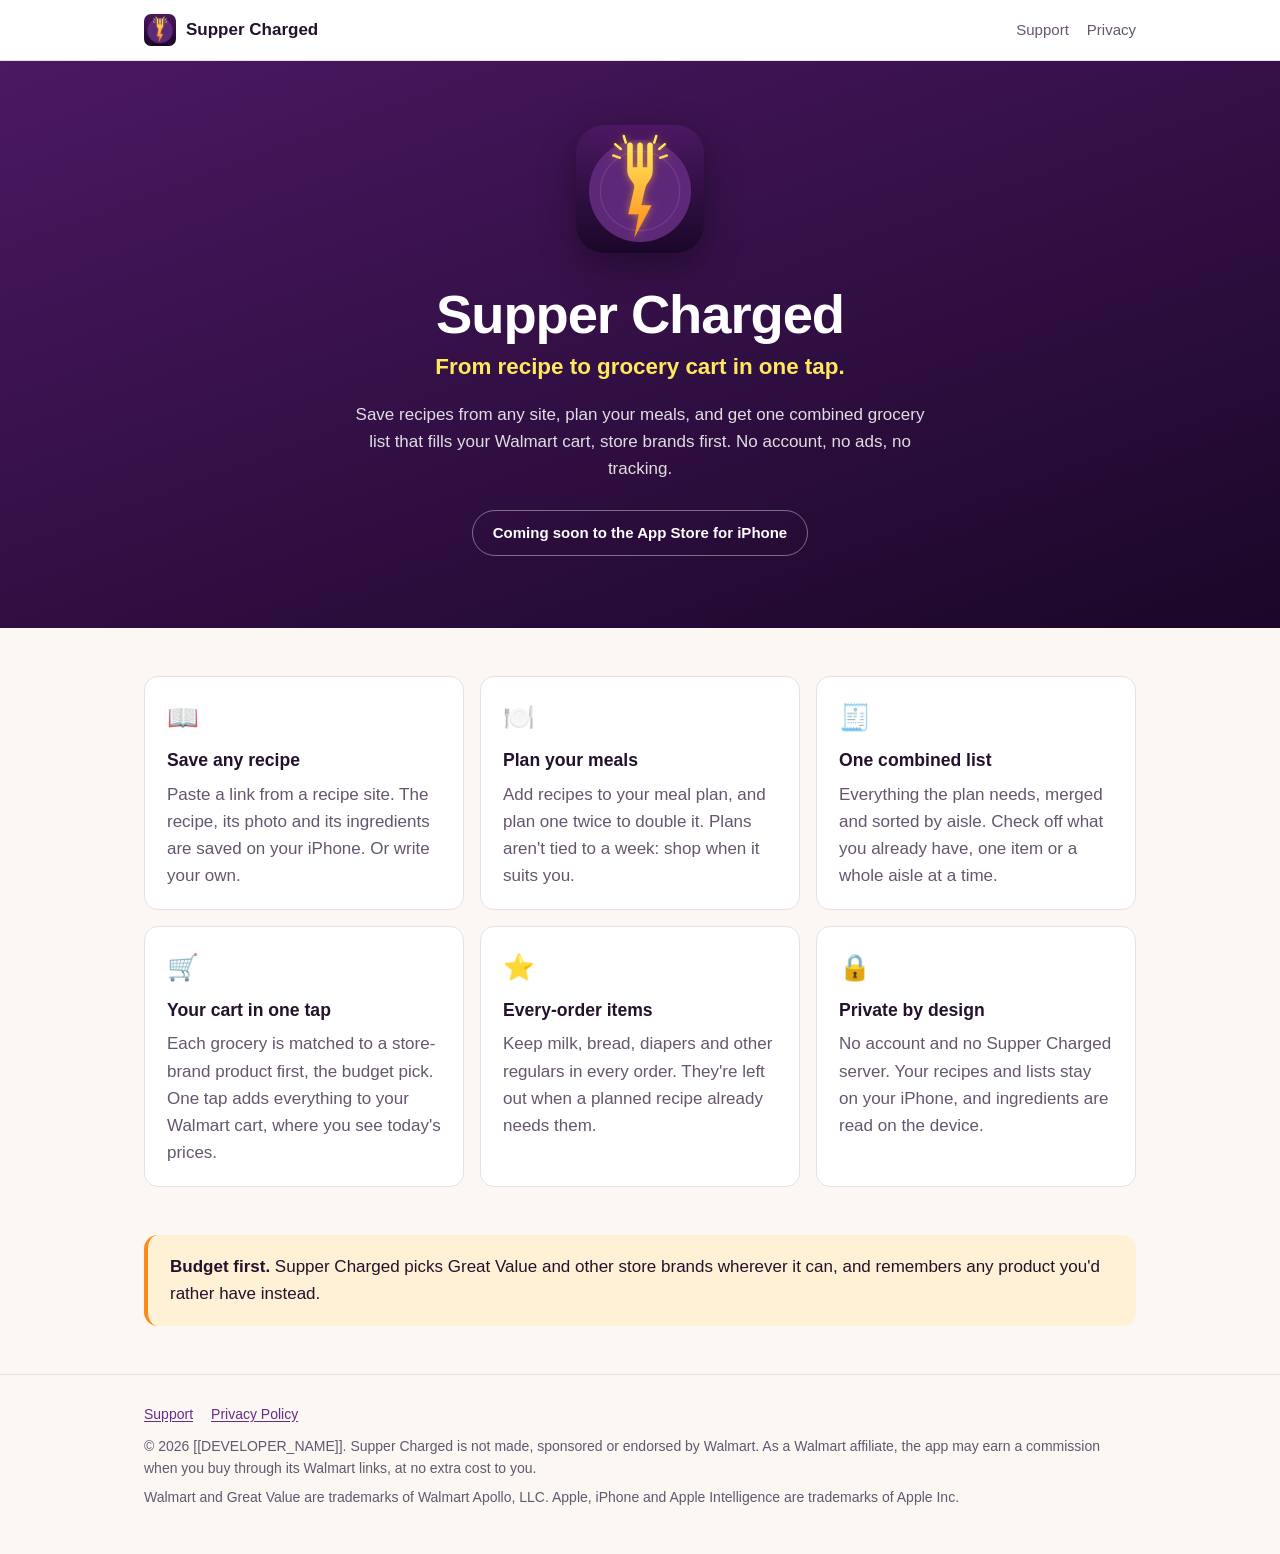
==== index.html @ e157a8e8 "Add files via upload" ====
<!doctype html>
<html lang="en">
<head>
  <meta charset="utf-8">
  <meta name="viewport" content="width=device-width, initial-scale=1">
  <title>Supper Charged</title>
  <meta name="description" content="Save recipes from any site, plan your meals, and fill your grocery cart in one tap, store brands first. No account, no ads, no tracking.">
  <link rel="stylesheet" href="assets/style.css">
  <link rel="icon" href="assets/favicon-64.png" type="image/png">
  <link rel="apple-touch-icon" href="assets/icon-180.png">
</head>
<body>
  <header class="site-header">
    <div class="wrap">
      <a class="brand" href="./"><img src="assets/icon-180.png" alt="">Supper Charged</a>
      <nav class="site-nav" aria-label="Site">
        <a href="support/">Support</a>
        <a href="privacy/">Privacy</a>
      </nav>
    </div>
  </header>

  <main>
    <section class="hero">
      <div class="wrap">
        <img src="assets/icon-512.png" alt="The Supper Charged icon: a fork with a lightning-bolt handle">
        <h1>Supper Charged</h1>
        <p class="tagline">From recipe to grocery cart in one tap.</p>
        <p class="lede">Save recipes from any site, plan your meals, and get one combined grocery list that fills your Walmart cart, store brands first. No account, no ads, no tracking.</p>
        <span class="badge">Coming soon to the App Store for iPhone</span>
      </div>
    </section>

    <div class="wrap">
      <section class="features" aria-label="Features">
        <article class="card">
          <span class="emoji" aria-hidden="true">📖</span>
          <h2>Save any recipe</h2>
          <p>Paste a link from a recipe site. The recipe, its photo and its ingredients are saved on your iPhone. Or write your own.</p>
        </article>
        <article class="card">
          <span class="emoji" aria-hidden="true">🍽️</span>
          <h2>Plan your meals</h2>
          <p>Add recipes to your meal plan, and plan one twice to double it. Plans aren't tied to a week: shop when it suits you.</p>
        </article>
        <article class="card">
          <span class="emoji" aria-hidden="true">🧾</span>
          <h2>One combined list</h2>
          <p>Everything the plan needs, merged and sorted by aisle. Check off what you already have, one item or a whole aisle at a time.</p>
        </article>
        <article class="card">
          <span class="emoji" aria-hidden="true">🛒</span>
          <h2>Your cart in one tap</h2>
          <p>Each grocery is matched to a store-brand product first, the budget pick. One tap adds everything to your Walmart cart, where you see today's prices.</p>
        </article>
        <article class="card">
          <span class="emoji" aria-hidden="true">⭐</span>
          <h2>Every-order items</h2>
          <p>Keep milk, bread, diapers and other regulars in every order. They're left out when a planned recipe already needs them.</p>
        </article>
        <article class="card">
          <span class="emoji" aria-hidden="true">🔒</span>
          <h2>Private by design</h2>
          <p>No account and no Supper Charged server. Your recipes and lists stay on your iPhone, and ingredients are read on the device.</p>
        </article>
      </section>

      <div class="callout">
        <p><strong>Budget first.</strong> Supper Charged picks Great Value and other store brands wherever it can, and remembers any product you'd rather have instead.</p>
      </div>
    </div>
  </main>

  <footer class="site-footer">
    <div class="wrap">
      <nav aria-label="Footer">
        <a href="support/">Support</a>
        <a href="privacy/">Privacy Policy</a>
      </nav>
      <p>© 2026 [[DEVELOPER_NAME]]. Supper Charged is not made, sponsored or endorsed by Walmart. As a Walmart affiliate, the app may earn a commission when you buy through its Walmart links, at no extra cost to you.</p>
      <p>Walmart and Great Value are trademarks of Walmart Apollo, LLC. Apple, iPhone and Apple Intelligence are trademarks of Apple Inc.</p>
    </div>
  </footer>
</body>
</html>
---- assets/style.css ----
/* Supper Charged website. No web fonts, scripts or third-party requests:
   the site keeps the same privacy promise as the app. Colors follow the icon. */

:root {
  --bg: #fbf8f4;
  --surface: #ffffff;
  --text: #23122c;
  --muted: #65566e;
  --border: #e8dfeb;
  --accent: #6a2a88;
  --link: #6a2a88;
  --spark: #ff8a1c;
  --spark-soft: #fff1d6;
  --hero-from: #4b1862;
  --hero-to: #1a0728;
  --hero-text: #ffffff;
  --hero-tag: #ffe85c;
  --radius: 14px;
  color-scheme: light;
}

@media (prefers-color-scheme: dark) {
  :root {
    --bg: #12081b;
    --surface: #1d0f29;
    --text: #f2ecf5;
    --muted: #b6a7c0;
    --border: #3a2548;
    --accent: #d9a6f2;
    --link: #e7c2f8;
    --spark-soft: #3a2410;
    color-scheme: dark;
  }
}

* { box-sizing: border-box; }

html { -webkit-text-size-adjust: 100%; }

body {
  margin: 0;
  background: var(--bg);
  color: var(--text);
  font: 17px/1.6 -apple-system, BlinkMacSystemFont, "SF Pro Text", "Segoe UI", Roboto, "Helvetica Neue", Arial, sans-serif;
}

a { color: var(--link); text-underline-offset: 2px; }
a:hover { text-decoration-thickness: 2px; }

.wrap {
  width: 100%;
  max-width: 64rem;
  margin: 0 auto;
  padding: 0 16px;
}

.narrow { max-width: 46rem; }

/* Top bar */
.site-header {
  border-bottom: 1px solid var(--border);
  background: var(--surface);
}
.site-header .wrap {
  display: flex;
  align-items: center;
  justify-content: space-between;
  gap: 12px;
  min-height: 60px;
  flex-wrap: wrap;
}
.brand {
  display: flex;
  align-items: center;
  gap: 10px;
  font-weight: 700;
  color: var(--text);
  text-decoration: none;
}
.brand img { width: 32px; height: 32px; border-radius: 22%; }
.site-nav { display: flex; gap: 18px; font-size: 15px; }
.site-nav a { color: var(--muted); text-decoration: none; }
.site-nav a:hover, .site-nav a[aria-current="page"] { color: var(--text); }

/* Home hero */
.hero {
  background: linear-gradient(160deg, var(--hero-from), var(--hero-to));
  color: var(--hero-text);
  padding: 64px 0 72px;
  text-align: center;
}
.hero img {
  width: 128px;
  height: 128px;
  border-radius: 22%;
  box-shadow: 0 12px 36px rgba(0, 0, 0, 0.35);
}
.hero h1 {
  margin: 24px 0 4px;
  font-size: clamp(2.2rem, 7vw, 3.4rem);
  line-height: 1.1;
  letter-spacing: -0.02em;
}
.hero .tagline {
  margin: 0 0 16px;
  color: var(--hero-tag);
  font-size: clamp(1.1rem, 3.6vw, 1.4rem);
  font-weight: 600;
}
.hero .lede {
  max-width: 36rem;
  margin: 0 auto 28px;
  color: rgba(255, 255, 255, 0.86);
}
.badge {
  display: inline-block;
  padding: 10px 20px;
  border: 1px solid rgba(255, 255, 255, 0.4);
  border-radius: 999px;
  color: var(--hero-text);
  font-weight: 600;
  font-size: 15px;
}

/* Features */
.features {
  display: grid;
  grid-template-columns: repeat(auto-fit, minmax(16rem, 1fr));
  gap: 16px;
  padding: 48px 0 16px;
}
.card {
  background: var(--surface);
  border: 1px solid var(--border);
  border-radius: var(--radius);
  padding: 20px 22px;
}
.card h2 {
  margin: 0 0 6px;
  font-size: 1.1rem;
}
.card p { margin: 0; color: var(--muted); }
.card .emoji { font-size: 1.6rem; display: block; margin-bottom: 8px; }

.callout {
  margin: 32px 0 48px;
  padding: 18px 22px;
  border-radius: var(--radius);
  background: var(--spark-soft);
  border-left: 4px solid var(--spark);
}
.callout p { margin: 0; }

/* Text pages */
.page { padding: 40px 0 56px; }
.page h1 {
  margin: 0 0 4px;
  font-size: clamp(1.9rem, 5vw, 2.5rem);
  line-height: 1.15;
  letter-spacing: -0.01em;
}
.page .updated { margin: 0 0 28px; color: var(--muted); font-size: 15px; }
.page h2 { margin: 36px 0 8px; font-size: 1.3rem; }
.page h3 { margin: 24px 0 6px; font-size: 1.05rem; }
.page ul { padding-left: 1.3rem; }
.page li { margin: 4px 0; }
.summary {
  padding: 18px 22px;
  border-radius: var(--radius);
  background: var(--surface);
  border: 1px solid var(--border);
}
.summary ul, .summary p { margin: 0; }

details {
  border-bottom: 1px solid var(--border);
  padding: 14px 0;
}
details summary {
  cursor: pointer;
  font-weight: 600;
}
details p { margin: 10px 0 0; color: var(--muted); }

/* Footer */
.site-footer {
  border-top: 1px solid var(--border);
  padding: 28px 0 40px;
  color: var(--muted);
  font-size: 14px;
}
.site-footer nav { display: flex; gap: 18px; margin-bottom: 10px; flex-wrap: wrap; }
.site-footer p { margin: 6px 0; }
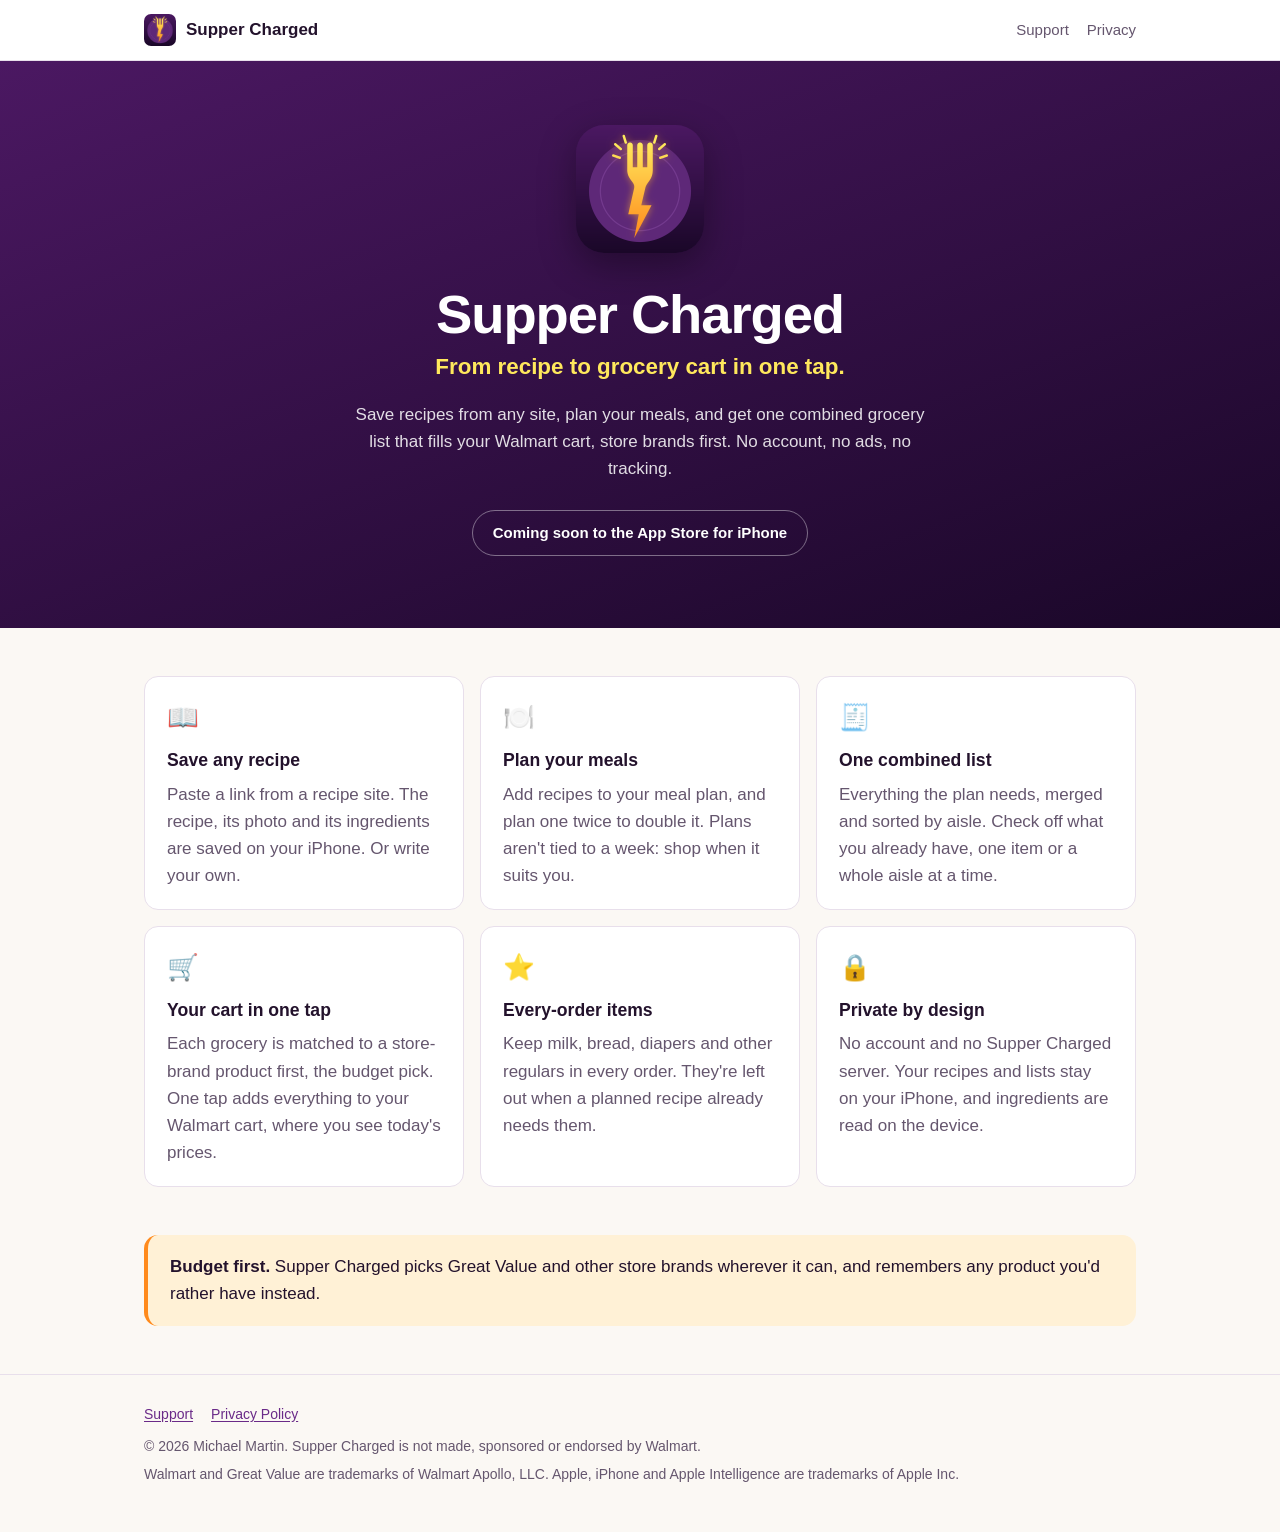
==== commit b48b5f65: "Add files via upload Update copyright" ====
--- a/index.html
+++ b/index.html
@@ -77,7 +77,7 @@
         <a href="support/">Support</a>
         <a href="privacy/">Privacy Policy</a>
       </nav>
-      <p>© 2026 [[DEVELOPER_NAME]]. Supper Charged is not made, sponsored or endorsed by Walmart. As a Walmart affiliate, the app may earn a commission when you buy through its Walmart links, at no extra cost to you.</p>
+      <p>© 2026 Michael Martin. Supper Charged is not made, sponsored or endorsed by Walmart.</p>
       <p>Walmart and Great Value are trademarks of Walmart Apollo, LLC. Apple, iPhone and Apple Intelligence are trademarks of Apple Inc.</p>
     </div>
   </footer>
